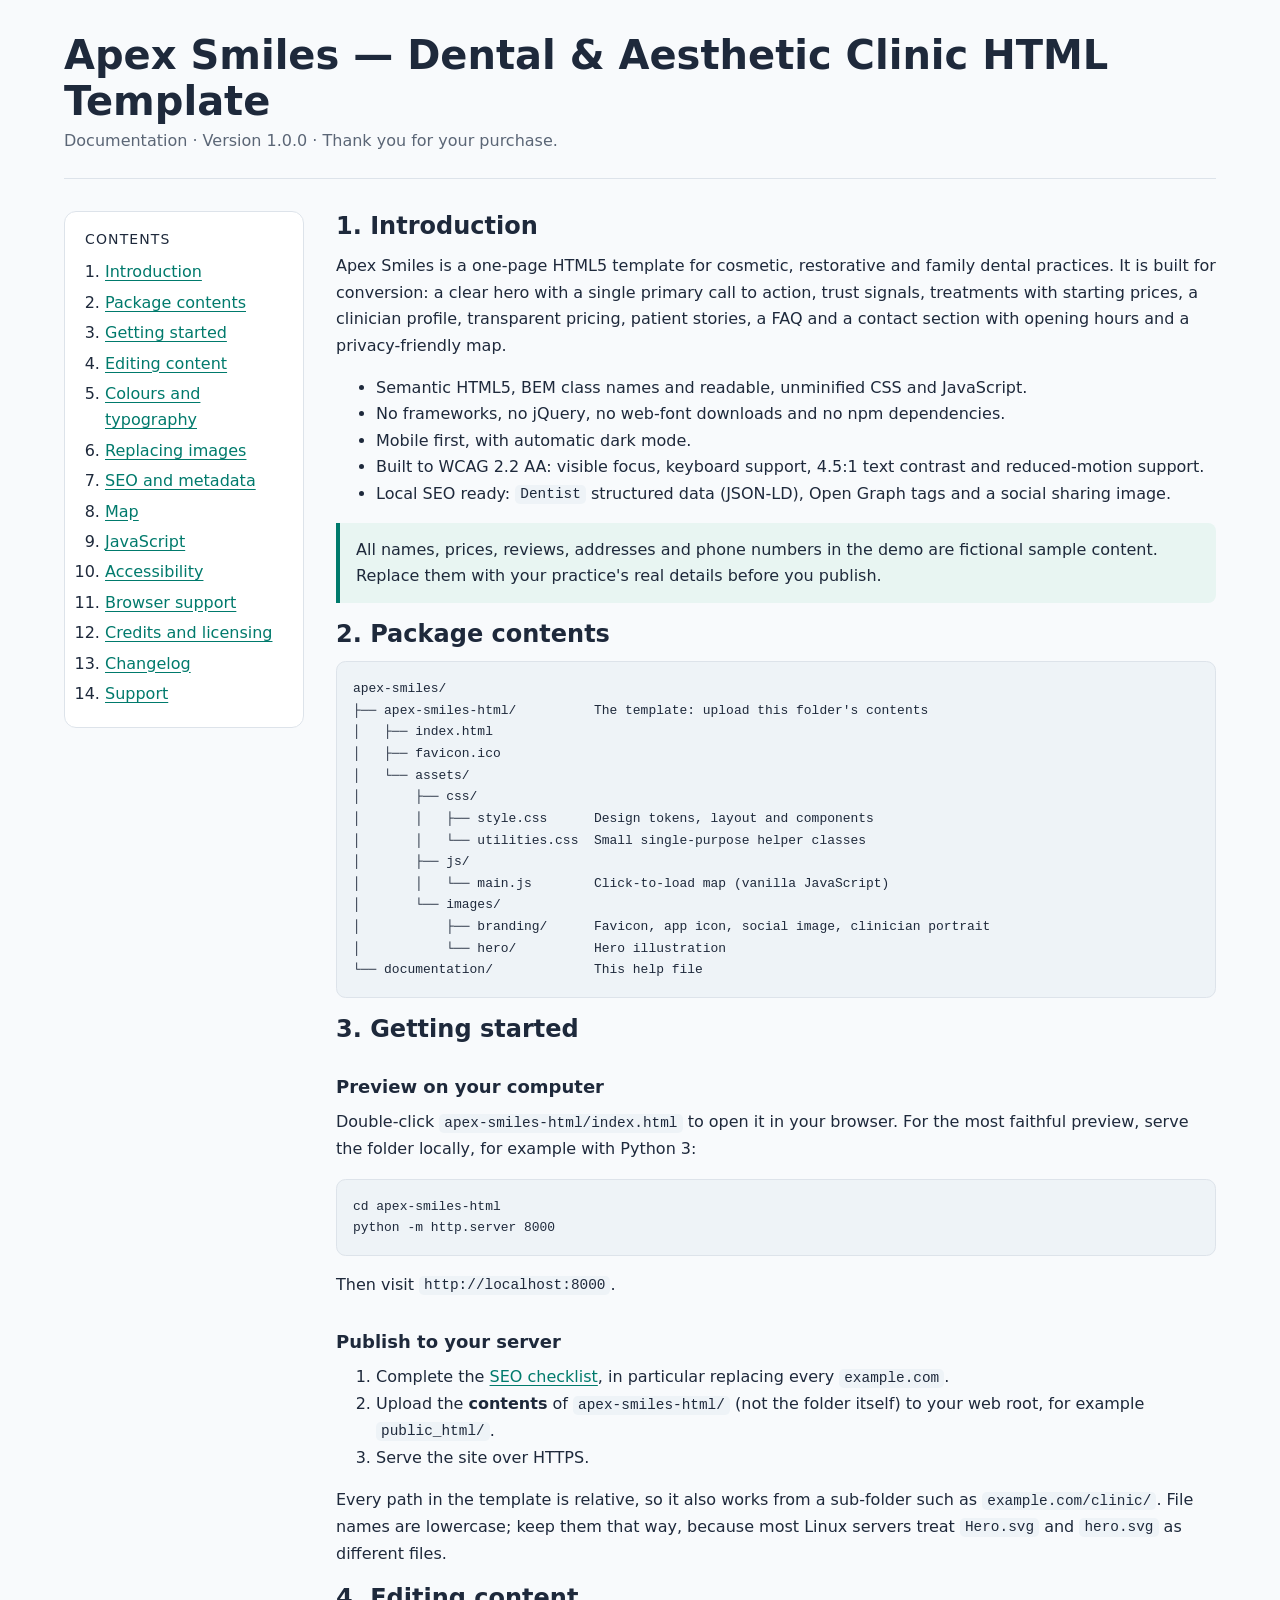
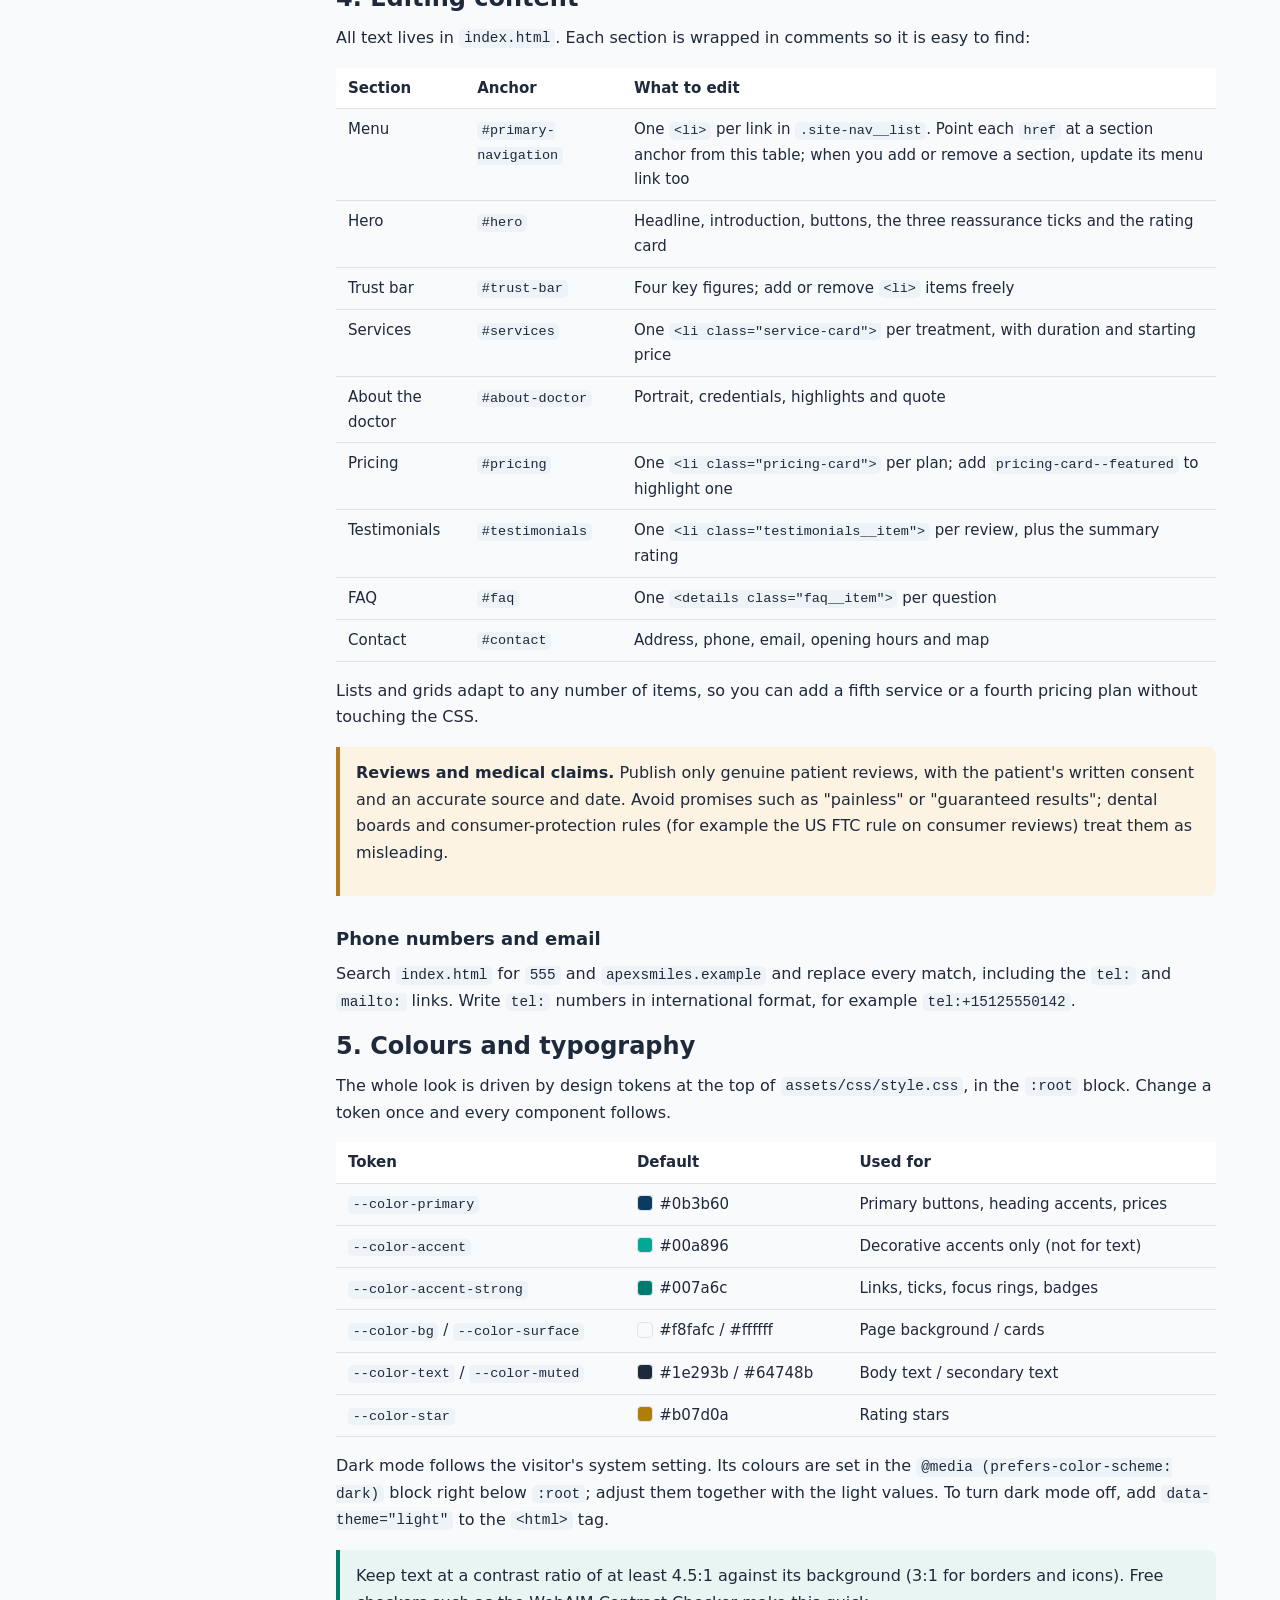
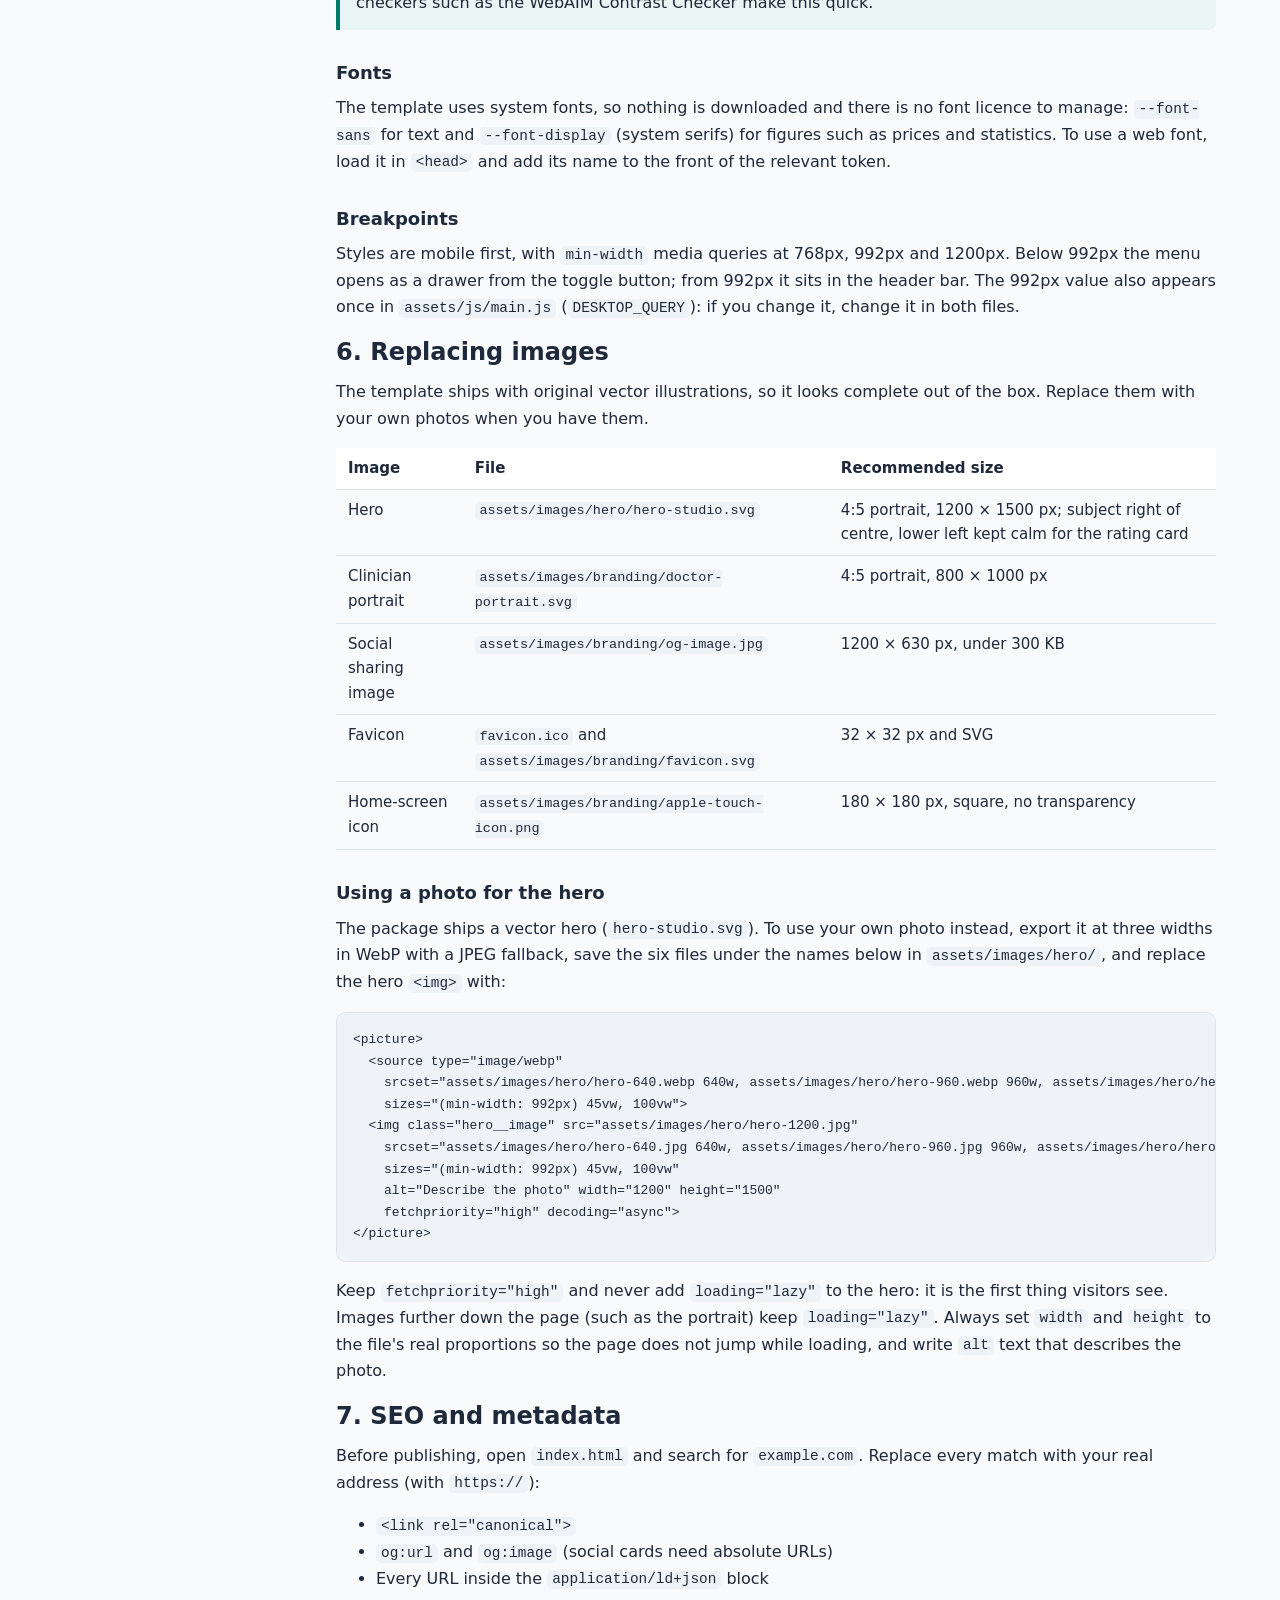
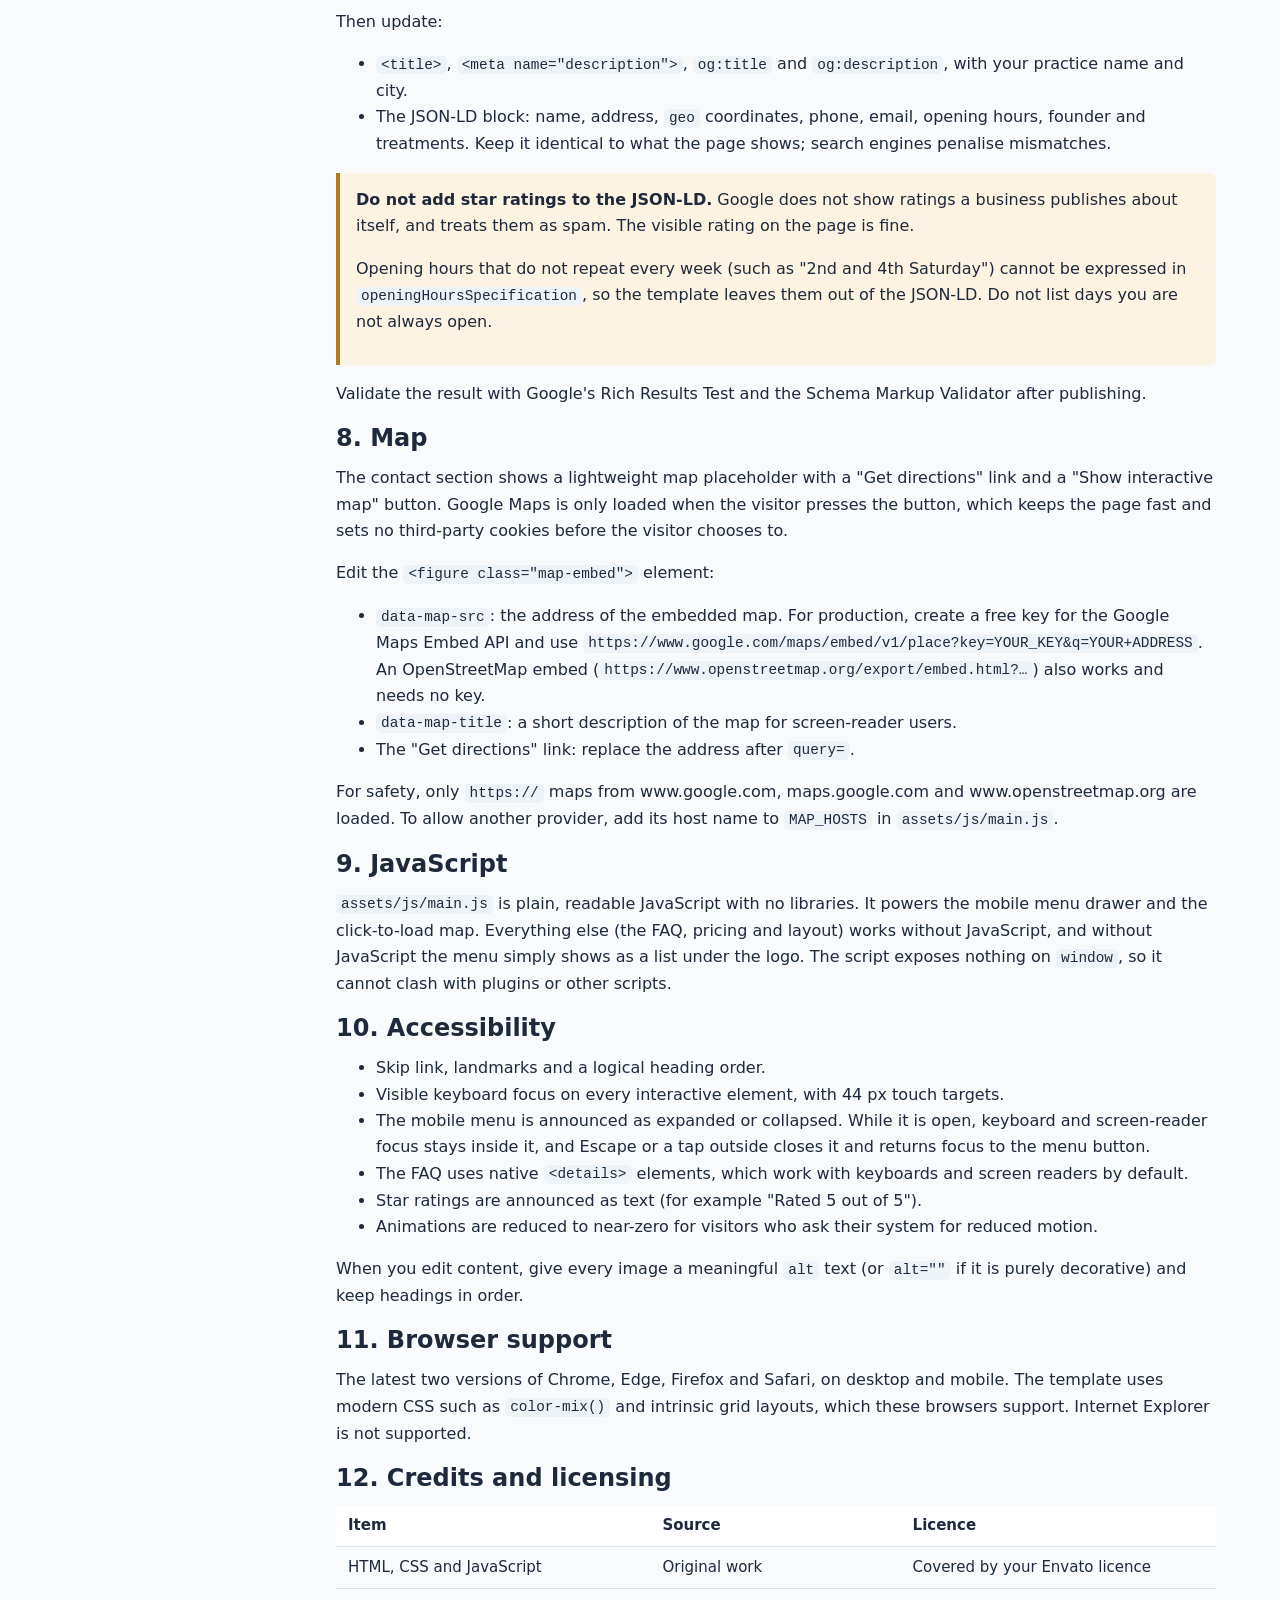
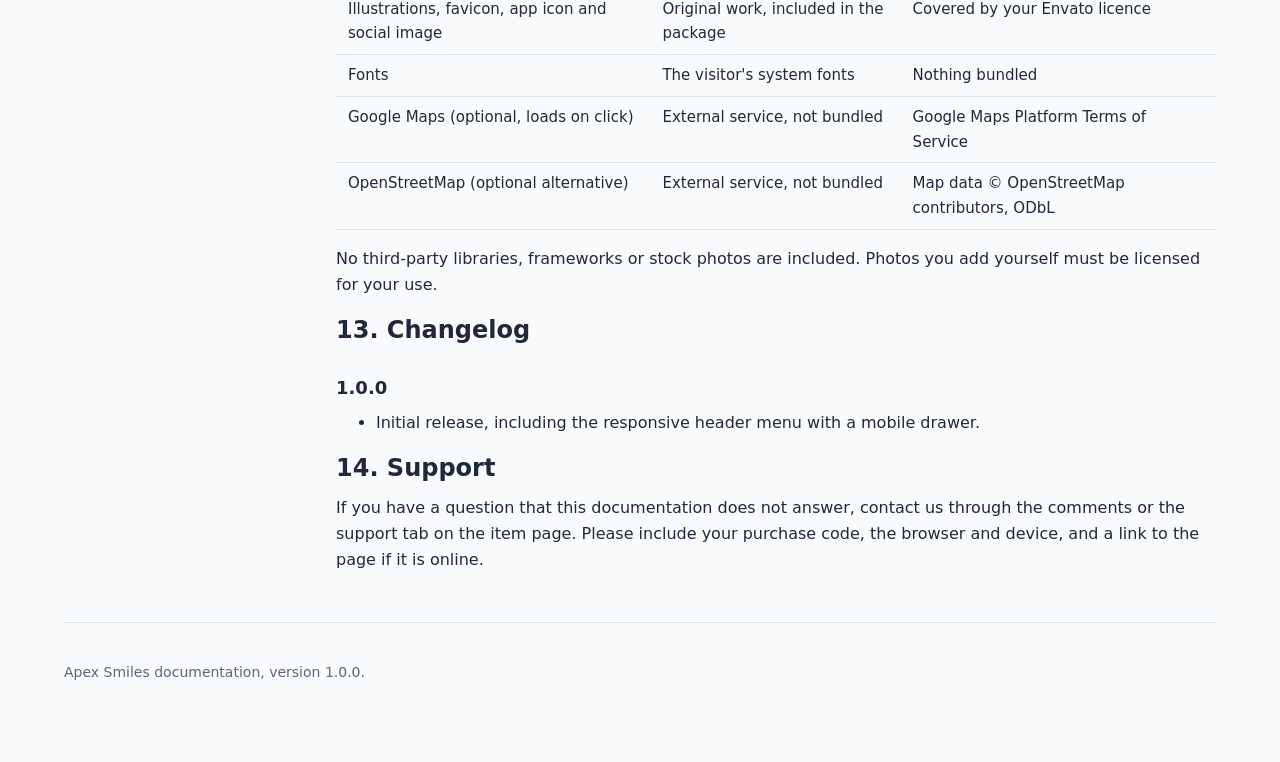
==== documentation/index.html @ 94853263 "chore: add packaging tools, editor configs, documentation and vector artwork - tools/check-css.mjs a" ====
<!DOCTYPE html>
<html lang="en">
<head>
  <meta charset="utf-8">
  <meta name="viewport" content="width=device-width, initial-scale=1">
  <title>Apex Smiles Documentation</title>
  <meta name="robots" content="noindex">
  <link rel="stylesheet" href="assets/docs.css">
</head>
<body>
  <div class="docs">
    <header class="docs__header">
      <h1 class="docs__title">Apex Smiles — Dental &amp; Aesthetic Clinic HTML Template</h1>
      <p class="docs__meta">Documentation · Version 1.0.0 · Thank you for your purchase.</p>
    </header>

    <nav class="docs__toc" aria-labelledby="docs-toc-title">
      <p class="docs__toc-title" id="docs-toc-title">Contents</p>
      <ol>
        <li><a href="#introduction">Introduction</a></li>
        <li><a href="#package">Package contents</a></li>
        <li><a href="#getting-started">Getting started</a></li>
        <li><a href="#content">Editing content</a></li>
        <li><a href="#colors">Colours and typography</a></li>
        <li><a href="#images">Replacing images</a></li>
        <li><a href="#seo">SEO and metadata</a></li>
        <li><a href="#map">Map</a></li>
        <li><a href="#javascript">JavaScript</a></li>
        <li><a href="#accessibility">Accessibility</a></li>
        <li><a href="#browsers">Browser support</a></li>
        <li><a href="#credits">Credits and licensing</a></li>
        <li><a href="#changelog">Changelog</a></li>
        <li><a href="#support">Support</a></li>
      </ol>
    </nav>

    <main class="docs__content">
      <section id="introduction" aria-labelledby="introduction-title">
        <h2 id="introduction-title">1. Introduction</h2>
        <p>Apex Smiles is a one-page HTML5 template for cosmetic, restorative and family dental practices. It is built for conversion: a clear hero with a single primary call to action, trust signals, treatments with starting prices, a clinician profile, transparent pricing, patient stories, a FAQ and a contact section with opening hours and a privacy-friendly map.</p>
        <ul>
          <li>Semantic HTML5, BEM class names and readable, unminified CSS and JavaScript.</li>
          <li>No frameworks, no jQuery, no web-font downloads and no npm dependencies.</li>
          <li>Mobile first, with automatic dark mode.</li>
          <li>Built to WCAG 2.2 AA: visible focus, keyboard support, 4.5:1 text contrast and reduced-motion support.</li>
          <li>Local SEO ready: <code>Dentist</code> structured data (JSON-LD), Open Graph tags and a social sharing image.</li>
        </ul>
        <p class="docs__note">All names, prices, reviews, addresses and phone numbers in the demo are fictional sample content. Replace them with your practice's real details before you publish.</p>
      </section>

      <section id="package" aria-labelledby="package-title">
        <h2 id="package-title">2. Package contents</h2>
<pre><code>apex-smiles/
├── apex-smiles-html/          The template: upload this folder's contents
│   ├── index.html
│   ├── favicon.ico
│   └── assets/
│       ├── css/
│       │   ├── style.css      Design tokens, layout and components
│       │   └── utilities.css  Small single-purpose helper classes
│       ├── js/
│       │   └── main.js        Click-to-load map (vanilla JavaScript)
│       └── images/
│           ├── branding/      Favicon, app icon, social image, clinician portrait
│           └── hero/          Hero illustration
└── documentation/             This help file</code></pre>
      </section>

      <section id="getting-started" aria-labelledby="getting-started-title">
        <h2 id="getting-started-title">3. Getting started</h2>
        <h3>Preview on your computer</h3>
        <p>Double-click <code>apex-smiles-html/index.html</code> to open it in your browser. For the most faithful preview, serve the folder locally, for example with Python 3:</p>
<pre><code>cd apex-smiles-html
python -m http.server 8000</code></pre>
        <p>Then visit <code>http://localhost:8000</code>.</p>
        <h3>Publish to your server</h3>
        <ol>
          <li>Complete the <a href="#seo">SEO checklist</a>, in particular replacing every <code>example.com</code>.</li>
          <li>Upload the <strong>contents</strong> of <code>apex-smiles-html/</code> (not the folder itself) to your web root, for example <code>public_html/</code>.</li>
          <li>Serve the site over HTTPS.</li>
        </ol>
        <p>Every path in the template is relative, so it also works from a sub-folder such as <code>example.com/clinic/</code>. File names are lowercase; keep them that way, because most Linux servers treat <code>Hero.svg</code> and <code>hero.svg</code> as different files.</p>
      </section>

      <section id="content" aria-labelledby="content-title">
        <h2 id="content-title">4. Editing content</h2>
        <p>All text lives in <code>index.html</code>. Each section is wrapped in comments so it is easy to find:</p>
        <div class="docs__table-wrap">
          <table>
            <thead><tr><th scope="col">Section</th><th scope="col">Anchor</th><th scope="col">What to edit</th></tr></thead>
            <tbody>
              <tr><td>Menu</td><td><code>#primary-navigation</code></td><td>One <code>&lt;li&gt;</code> per link in <code>.site-nav__list</code>. Point each <code>href</code> at a section anchor from this table; when you add or remove a section, update its menu link too</td></tr>
              <tr><td>Hero</td><td><code>#hero</code></td><td>Headline, introduction, buttons, the three reassurance ticks and the rating card</td></tr>
              <tr><td>Trust bar</td><td><code>#trust-bar</code></td><td>Four key figures; add or remove <code>&lt;li&gt;</code> items freely</td></tr>
              <tr><td>Services</td><td><code>#services</code></td><td>One <code>&lt;li class="service-card"&gt;</code> per treatment, with duration and starting price</td></tr>
              <tr><td>About the doctor</td><td><code>#about-doctor</code></td><td>Portrait, credentials, highlights and quote</td></tr>
              <tr><td>Pricing</td><td><code>#pricing</code></td><td>One <code>&lt;li class="pricing-card"&gt;</code> per plan; add <code>pricing-card--featured</code> to highlight one</td></tr>
              <tr><td>Testimonials</td><td><code>#testimonials</code></td><td>One <code>&lt;li class="testimonials__item"&gt;</code> per review, plus the summary rating</td></tr>
              <tr><td>FAQ</td><td><code>#faq</code></td><td>One <code>&lt;details class="faq__item"&gt;</code> per question</td></tr>
              <tr><td>Contact</td><td><code>#contact</code></td><td>Address, phone, email, opening hours and map</td></tr>
            </tbody>
          </table>
        </div>
        <p>Lists and grids adapt to any number of items, so you can add a fifth service or a fourth pricing plan without touching the CSS.</p>
        <div class="docs__warning">
          <p><strong>Reviews and medical claims.</strong> Publish only genuine patient reviews, with the patient's written consent and an accurate source and date. Avoid promises such as "painless" or "guaranteed results"; dental boards and consumer-protection rules (for example the US FTC rule on consumer reviews) treat them as misleading.</p>
        </div>
        <h3>Phone numbers and email</h3>
        <p>Search <code>index.html</code> for <code>555</code> and <code>apexsmiles.example</code> and replace every match, including the <code>tel:</code> and <code>mailto:</code> links. Write <code>tel:</code> numbers in international format, for example <code>tel:+15125550142</code>.</p>
      </section>

      <section id="colors" aria-labelledby="colors-title">
        <h2 id="colors-title">5. Colours and typography</h2>
        <p>The whole look is driven by design tokens at the top of <code>assets/css/style.css</code>, in the <code>:root</code> block. Change a token once and every component follows.</p>
        <div class="docs__table-wrap">
          <table>
            <thead><tr><th scope="col">Token</th><th scope="col">Default</th><th scope="col">Used for</th></tr></thead>
            <tbody>
              <tr><td><code>--color-primary</code></td><td><span class="docs__swatch docs__swatch--primary"></span>#0b3b60</td><td>Primary buttons, heading accents, prices</td></tr>
              <tr><td><code>--color-accent</code></td><td><span class="docs__swatch docs__swatch--accent"></span>#00a896</td><td>Decorative accents only (not for text)</td></tr>
              <tr><td><code>--color-accent-strong</code></td><td><span class="docs__swatch docs__swatch--accent-strong"></span>#007a6c</td><td>Links, ticks, focus rings, badges</td></tr>
              <tr><td><code>--color-bg</code> / <code>--color-surface</code></td><td><span class="docs__swatch docs__swatch--bg"></span>#f8fafc / #ffffff</td><td>Page background / cards</td></tr>
              <tr><td><code>--color-text</code> / <code>--color-muted</code></td><td><span class="docs__swatch docs__swatch--text"></span>#1e293b / #64748b</td><td>Body text / secondary text</td></tr>
              <tr><td><code>--color-star</code></td><td><span class="docs__swatch docs__swatch--star"></span>#b07d0a</td><td>Rating stars</td></tr>
            </tbody>
          </table>
        </div>
        <p>Dark mode follows the visitor's system setting. Its colours are set in the <code>@media (prefers-color-scheme: dark)</code> block right below <code>:root</code>; adjust them together with the light values. To turn dark mode off, add <code>data-theme="light"</code> to the <code>&lt;html&gt;</code> tag.</p>
        <p class="docs__note">Keep text at a contrast ratio of at least 4.5:1 against its background (3:1 for borders and icons). Free checkers such as the WebAIM Contrast Checker make this quick.</p>
        <h3>Fonts</h3>
        <p>The template uses system fonts, so nothing is downloaded and there is no font licence to manage: <code>--font-sans</code> for text and <code>--font-display</code> (system serifs) for figures such as prices and statistics. To use a web font, load it in <code>&lt;head&gt;</code> and add its name to the front of the relevant token.</p>
        <h3>Breakpoints</h3>
        <p>Styles are mobile first, with <code>min-width</code> media queries at 768px, 992px and 1200px. Below 992px the menu opens as a drawer from the toggle button; from 992px it sits in the header bar. The 992px value also appears once in <code>assets/js/main.js</code> (<code>DESKTOP_QUERY</code>): if you change it, change it in both files.</p>
      </section>

      <section id="images" aria-labelledby="images-title">
        <h2 id="images-title">6. Replacing images</h2>
        <p>The template ships with original vector illustrations, so it looks complete out of the box. Replace them with your own photos when you have them.</p>
        <div class="docs__table-wrap">
          <table>
            <thead><tr><th scope="col">Image</th><th scope="col">File</th><th scope="col">Recommended size</th></tr></thead>
            <tbody>
              <tr><td>Hero</td><td><code>assets/images/hero/hero-studio.svg</code></td><td>4:5 portrait, 1200 × 1500 px; subject right of centre, lower left kept calm for the rating card</td></tr>
              <tr><td>Clinician portrait</td><td><code>assets/images/branding/doctor-portrait.svg</code></td><td>4:5 portrait, 800 × 1000 px</td></tr>
              <tr><td>Social sharing image</td><td><code>assets/images/branding/og-image.jpg</code></td><td>1200 × 630 px, under 300 KB</td></tr>
              <tr><td>Favicon</td><td><code>favicon.ico</code> and <code>assets/images/branding/favicon.svg</code></td><td>32 × 32 px and SVG</td></tr>
              <tr><td>Home-screen icon</td><td><code>assets/images/branding/apple-touch-icon.png</code></td><td>180 × 180 px, square, no transparency</td></tr>
            </tbody>
          </table>
        </div>
        <h3>Using a photo for the hero</h3>
        <p>The package ships a vector hero (<code>hero-studio.svg</code>). To use your own photo instead, export it at three widths in WebP with a JPEG fallback, save the six files under the names below in <code>assets/images/hero/</code>, and replace the hero <code>&lt;img&gt;</code> with:</p>
<pre><code>&lt;picture&gt;
  &lt;source type="image/webp"
    srcset="assets/images/hero/hero-640.webp 640w, assets/images/hero/hero-960.webp 960w, assets/images/hero/hero-1200.webp 1200w"
    sizes="(min-width: 992px) 45vw, 100vw"&gt;
  &lt;img class="hero__image" src="assets/images/hero/hero-1200.jpg"
    srcset="assets/images/hero/hero-640.jpg 640w, assets/images/hero/hero-960.jpg 960w, assets/images/hero/hero-1200.jpg 1200w"
    sizes="(min-width: 992px) 45vw, 100vw"
    alt="Describe the photo" width="1200" height="1500"
    fetchpriority="high" decoding="async"&gt;
&lt;/picture&gt;</code></pre>
        <p>Keep <code>fetchpriority="high"</code> and never add <code>loading="lazy"</code> to the hero: it is the first thing visitors see. Images further down the page (such as the portrait) keep <code>loading="lazy"</code>. Always set <code>width</code> and <code>height</code> to the file's real proportions so the page does not jump while loading, and write <code>alt</code> text that describes the photo.</p>
      </section>

      <section id="seo" aria-labelledby="seo-title">
        <h2 id="seo-title">7. SEO and metadata</h2>
        <p>Before publishing, open <code>index.html</code> and search for <code>example.com</code>. Replace every match with your real address (with <code>https://</code>):</p>
        <ul>
          <li><code>&lt;link rel="canonical"&gt;</code></li>
          <li><code>og:url</code> and <code>og:image</code> (social cards need absolute URLs)</li>
          <li>Every URL inside the <code>application/ld+json</code> block</li>
        </ul>
        <p>Then update:</p>
        <ul>
          <li><code>&lt;title&gt;</code>, <code>&lt;meta name="description"&gt;</code>, <code>og:title</code> and <code>og:description</code>, with your practice name and city.</li>
          <li>The JSON-LD block: name, address, <code>geo</code> coordinates, phone, email, opening hours, founder and treatments. Keep it identical to what the page shows; search engines penalise mismatches.</li>
        </ul>
        <div class="docs__warning">
          <p><strong>Do not add star ratings to the JSON-LD.</strong> Google does not show ratings a business publishes about itself, and treats them as spam. The visible rating on the page is fine.</p>
          <p>Opening hours that do not repeat every week (such as "2nd and 4th Saturday") cannot be expressed in <code>openingHoursSpecification</code>, so the template leaves them out of the JSON-LD. Do not list days you are not always open.</p>
        </div>
        <p>Validate the result with Google's Rich Results Test and the Schema Markup Validator after publishing.</p>
      </section>

      <section id="map" aria-labelledby="map-title">
        <h2 id="map-title">8. Map</h2>
        <p>The contact section shows a lightweight map placeholder with a "Get directions" link and a "Show interactive map" button. Google Maps is only loaded when the visitor presses the button, which keeps the page fast and sets no third-party cookies before the visitor chooses to.</p>
        <p>Edit the <code>&lt;figure class="map-embed"&gt;</code> element:</p>
        <ul>
          <li><code>data-map-src</code>: the address of the embedded map. For production, create a free key for the Google Maps Embed API and use <code>https://www.google.com/maps/embed/v1/place?key=YOUR_KEY&amp;q=YOUR+ADDRESS</code>. An OpenStreetMap embed (<code>https://www.openstreetmap.org/export/embed.html?…</code>) also works and needs no key.</li>
          <li><code>data-map-title</code>: a short description of the map for screen-reader users.</li>
          <li>The "Get directions" link: replace the address after <code>query=</code>.</li>
        </ul>
        <p>For safety, only <code>https://</code> maps from www.google.com, maps.google.com and www.openstreetmap.org are loaded. To allow another provider, add its host name to <code>MAP_HOSTS</code> in <code>assets/js/main.js</code>.</p>
      </section>

      <section id="javascript" aria-labelledby="javascript-title">
        <h2 id="javascript-title">9. JavaScript</h2>
        <p><code>assets/js/main.js</code> is plain, readable JavaScript with no libraries. It powers the mobile menu drawer and the click-to-load map. Everything else (the FAQ, pricing and layout) works without JavaScript, and without JavaScript the menu simply shows as a list under the logo. The script exposes nothing on <code>window</code>, so it cannot clash with plugins or other scripts.</p>
      </section>

      <section id="accessibility" aria-labelledby="accessibility-title">
        <h2 id="accessibility-title">10. Accessibility</h2>
        <ul>
          <li>Skip link, landmarks and a logical heading order.</li>
          <li>Visible keyboard focus on every interactive element, with 44 px touch targets.</li>
          <li>The mobile menu is announced as expanded or collapsed. While it is open, keyboard and screen-reader focus stays inside it, and Escape or a tap outside closes it and returns focus to the menu button.</li>
          <li>The FAQ uses native <code>&lt;details&gt;</code> elements, which work with keyboards and screen readers by default.</li>
          <li>Star ratings are announced as text (for example "Rated 5 out of 5").</li>
          <li>Animations are reduced to near-zero for visitors who ask their system for reduced motion.</li>
        </ul>
        <p>When you edit content, give every image a meaningful <code>alt</code> text (or <code>alt=""</code> if it is purely decorative) and keep headings in order.</p>
      </section>

      <section id="browsers" aria-labelledby="browsers-title">
        <h2 id="browsers-title">11. Browser support</h2>
        <p>The latest two versions of Chrome, Edge, Firefox and Safari, on desktop and mobile. The template uses modern CSS such as <code>color-mix()</code> and intrinsic grid layouts, which these browsers support. Internet Explorer is not supported.</p>
      </section>

      <section id="credits" aria-labelledby="credits-title">
        <h2 id="credits-title">12. Credits and licensing</h2>
        <div class="docs__table-wrap">
          <table>
            <thead><tr><th scope="col">Item</th><th scope="col">Source</th><th scope="col">Licence</th></tr></thead>
            <tbody>
              <tr><td>HTML, CSS and JavaScript</td><td>Original work</td><td>Covered by your Envato licence</td></tr>
              <tr><td>Illustrations, favicon, app icon and social image</td><td>Original work, included in the package</td><td>Covered by your Envato licence</td></tr>
              <tr><td>Fonts</td><td>The visitor's system fonts</td><td>Nothing bundled</td></tr>
              <tr><td>Google Maps (optional, loads on click)</td><td>External service, not bundled</td><td>Google Maps Platform Terms of Service</td></tr>
              <tr><td>OpenStreetMap (optional alternative)</td><td>External service, not bundled</td><td>Map data © OpenStreetMap contributors, ODbL</td></tr>
            </tbody>
          </table>
        </div>
        <p>No third-party libraries, frameworks or stock photos are included. Photos you add yourself must be licensed for your use.</p>
      </section>

      <section id="changelog" aria-labelledby="changelog-title">
        <h2 id="changelog-title">13. Changelog</h2>
        <h3>1.0.0</h3>
        <ul>
          <li>Initial release, including the responsive header menu with a mobile drawer.</li>
        </ul>
      </section>

      <section id="support" aria-labelledby="support-title">
        <h2 id="support-title">14. Support</h2>
        <p>If you have a question that this documentation does not answer, contact us through the comments or the support tab on the item page. Please include your purchase code, the browser and device, and a link to the page if it is online.</p>
      </section>
    </main>

    <footer class="docs__footer">
      <p>Apex Smiles documentation, version 1.0.0.</p>
    </footer>
  </div>
</body>
</html>
---- documentation/assets/docs.css ----
/*
 * Apex Smiles — documentation styles. Standalone: the help file never depends on the
 * template's own stylesheets, so it still reads correctly while you customise them.
 */

:root {
  --docs-bg: #f8fafc;
  --docs-surface: #ffffff;
  --docs-text: #1e293b;
  --docs-muted: #5b6676;
  --docs-line: #dde3ea;
  --docs-accent: #007a6c;
  --docs-code-bg: #eef3f7;
  --docs-note-bg: #e8f5f2;
  --docs-warn-bg: #fdf3e2;
  --docs-warn-line: #b7791f;

  color-scheme: light;
}

@media (prefers-color-scheme: dark) {
  :root {
    --docs-bg: #0f172a;
    --docs-surface: #1e293b;
    --docs-text: #e2e8f0;
    --docs-muted: #a3b0c2;
    --docs-line: #334155;
    --docs-accent: #5eead4;
    --docs-code-bg: #0b1324;
    --docs-note-bg: #12313a;
    --docs-warn-bg: #3a2e14;
    --docs-warn-line: #f6c25b;

    color-scheme: dark;
  }
}

*,
*::before,
*::after {
  box-sizing: border-box;
}

html {
  scroll-padding-top: 1rem;
}

body {
  margin: 0;
  background: var(--docs-bg);
  color: var(--docs-text);
  font-family: system-ui, -apple-system, "Segoe UI", Roboto, "Helvetica Neue", Arial, sans-serif;
  font-size: 1rem;
  line-height: 1.65;
}

a {
  color: var(--docs-accent);
  text-underline-offset: 0.2em;
}

:focus-visible {
  outline: 2px solid var(--docs-accent);
  outline-offset: 3px;
}

.docs {
  display: grid;
  gap: 2rem;
  width: min(72rem, calc(100% - 2rem));
  margin-inline: auto;
  padding-block: 2rem 4rem;
}

.docs__header {
  padding-bottom: 1.5rem;
  border-bottom: 1px solid var(--docs-line);
}

.docs__title {
  margin: 0 0 0.25rem;
  font-size: clamp(1.75rem, 1.3rem + 2vw, 2.5rem);
  line-height: 1.15;
}

.docs__meta {
  margin: 0;
  color: var(--docs-muted);
}

.docs__toc {
  align-self: start;
  padding: 1rem 1.25rem;
  border: 1px solid var(--docs-line);
  border-radius: 0.75rem;
  background: var(--docs-surface);
}

.docs__toc-title {
  margin: 0 0 0.5rem;
  font-size: 0.875rem;
  letter-spacing: 0.08em;
  text-transform: uppercase;
}

.docs__toc ol {
  margin: 0;
  padding-left: 1.25rem;
}

.docs__toc li {
  margin-block: 0.25rem;
}

.docs__content {
  min-width: 0;
}

.docs__content h2 {
  margin: 2.5rem 0 0.75rem;
  padding-top: 1rem;
  border-top: 1px solid var(--docs-line);
  font-size: 1.5rem;
  line-height: 1.25;
}

.docs__content h2:first-child {
  margin-top: 0;
  padding-top: 0;
  border-top: 0;
}

.docs__content h3 {
  margin: 1.75rem 0 0.5rem;
  font-size: 1.125rem;
}

.docs__content p,
.docs__content ul,
.docs__content ol {
  margin: 0 0 1rem;
}

code,
pre {
  font-family: ui-monospace, "Cascadia Code", Consolas, "Liberation Mono", monospace;
  font-size: 0.9em;
}

code {
  padding: 0.1em 0.35em;
  border-radius: 0.3rem;
  background: var(--docs-code-bg);
}

pre {
  margin: 0 0 1rem;
  padding: 1rem;
  overflow-x: auto;
  border: 1px solid var(--docs-line);
  border-radius: 0.6rem;
  background: var(--docs-code-bg);
  line-height: 1.5;
}

pre code {
  padding: 0;
  background: none;
}

.docs__table-wrap {
  margin: 0 0 1rem;
  overflow-x: auto;
}

table {
  width: 100%;
  border-collapse: collapse;
  font-size: 0.9375rem;
}

th,
td {
  padding: 0.5rem 0.75rem;
  border-bottom: 1px solid var(--docs-line);
  text-align: left;
  vertical-align: top;
}

th {
  background: var(--docs-surface);
}

.docs__swatch {
  display: inline-block;
  width: 1rem;
  height: 1rem;
  margin-right: 0.4rem;
  border: 1px solid var(--docs-line);
  border-radius: 0.25rem;
  vertical-align: -0.15rem;
}

.docs__swatch--primary {
  background: #0b3b60;
}

.docs__swatch--accent {
  background: #00a896;
}

.docs__swatch--accent-strong {
  background: #007a6c;
}

.docs__swatch--bg {
  background: #f8fafc;
}

.docs__swatch--text {
  background: #1e293b;
}

.docs__swatch--star {
  background: #b07d0a;
}

.docs__note,
.docs__warning {
  margin: 0 0 1rem;
  padding: 0.85rem 1rem;
  border-left: 4px solid var(--docs-accent);
  border-radius: 0 0.5rem 0.5rem 0;
  background: var(--docs-note-bg);
}

.docs__warning {
  border-left-color: var(--docs-warn-line);
  background: var(--docs-warn-bg);
}

.docs__footer {
  padding-top: 1.5rem;
  border-top: 1px solid var(--docs-line);
  color: var(--docs-muted);
  font-size: 0.875rem;
}

@media (min-width: 992px) {
  .docs {
    grid-template-columns: 15rem minmax(0, 1fr);
  }

  .docs__header,
  .docs__footer {
    grid-column: 1 / -1;
  }

  .docs__toc {
    position: sticky;
    top: 1rem;
  }
}
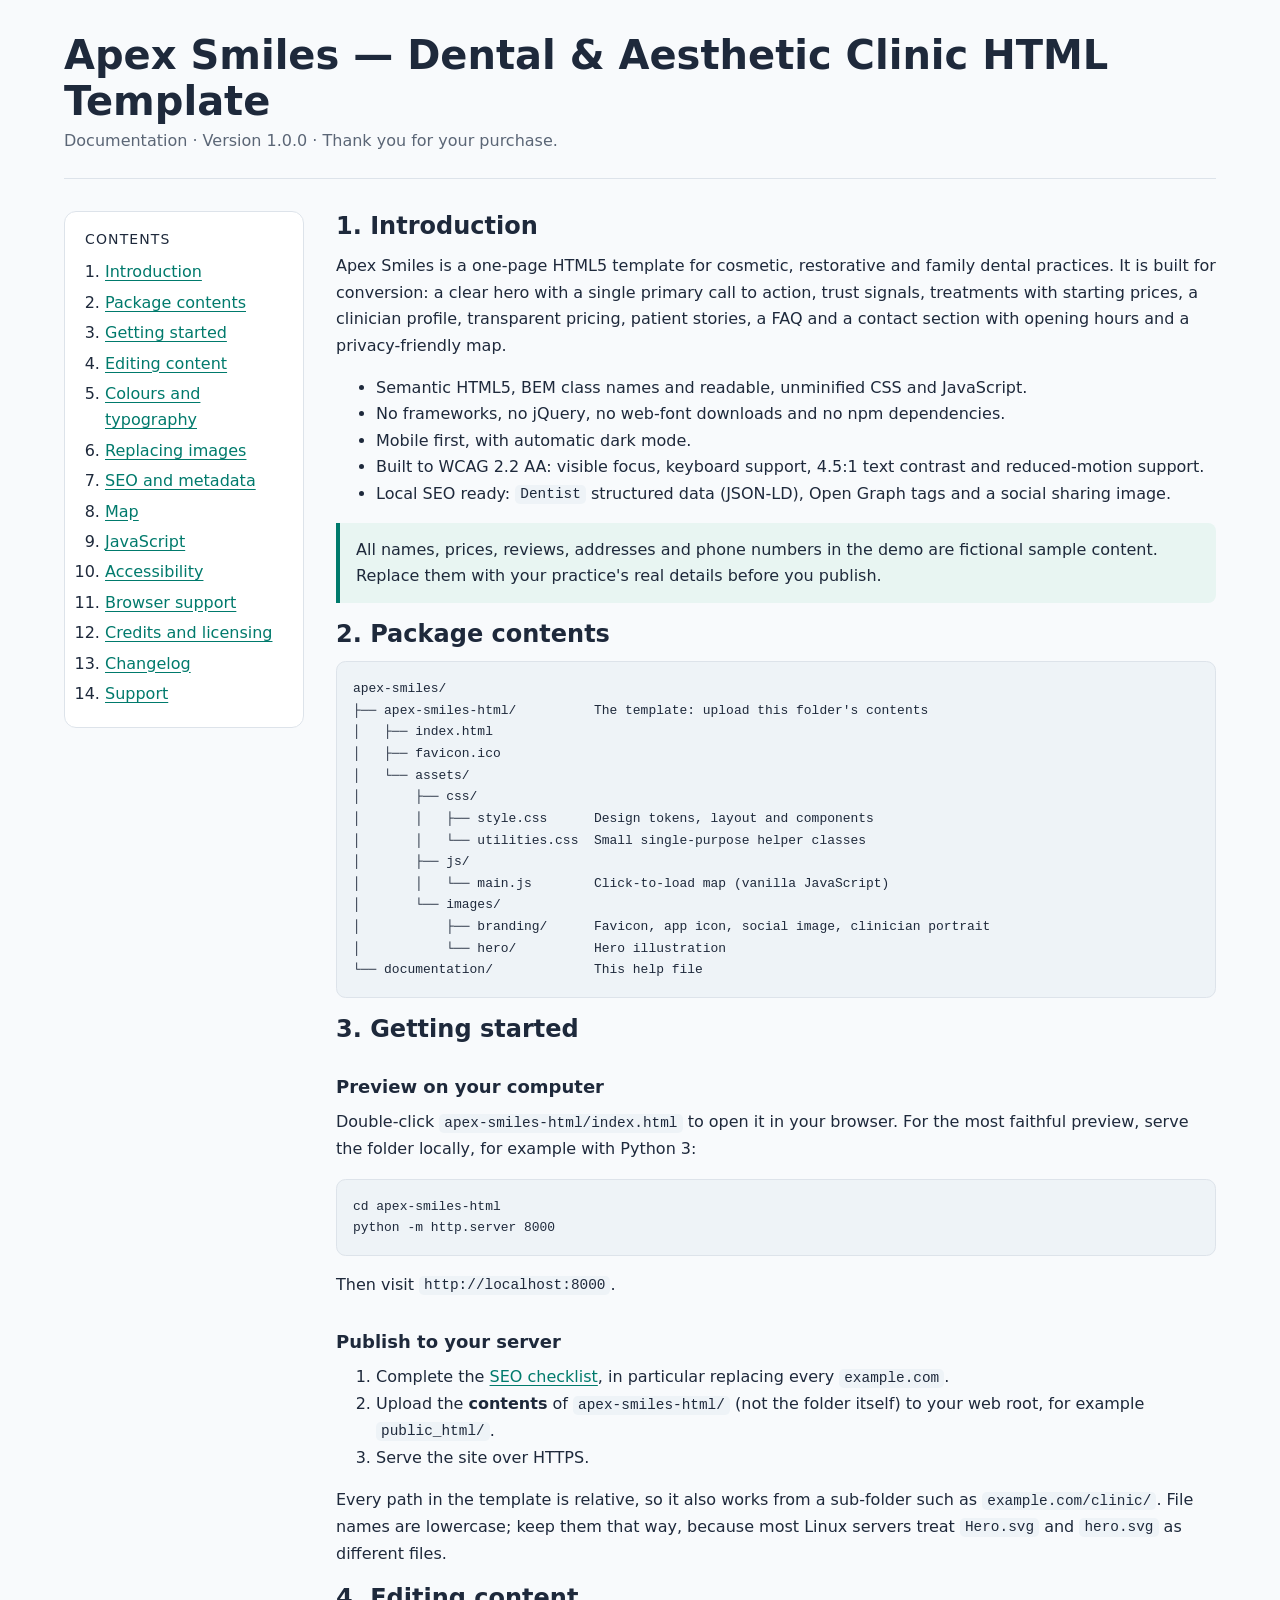
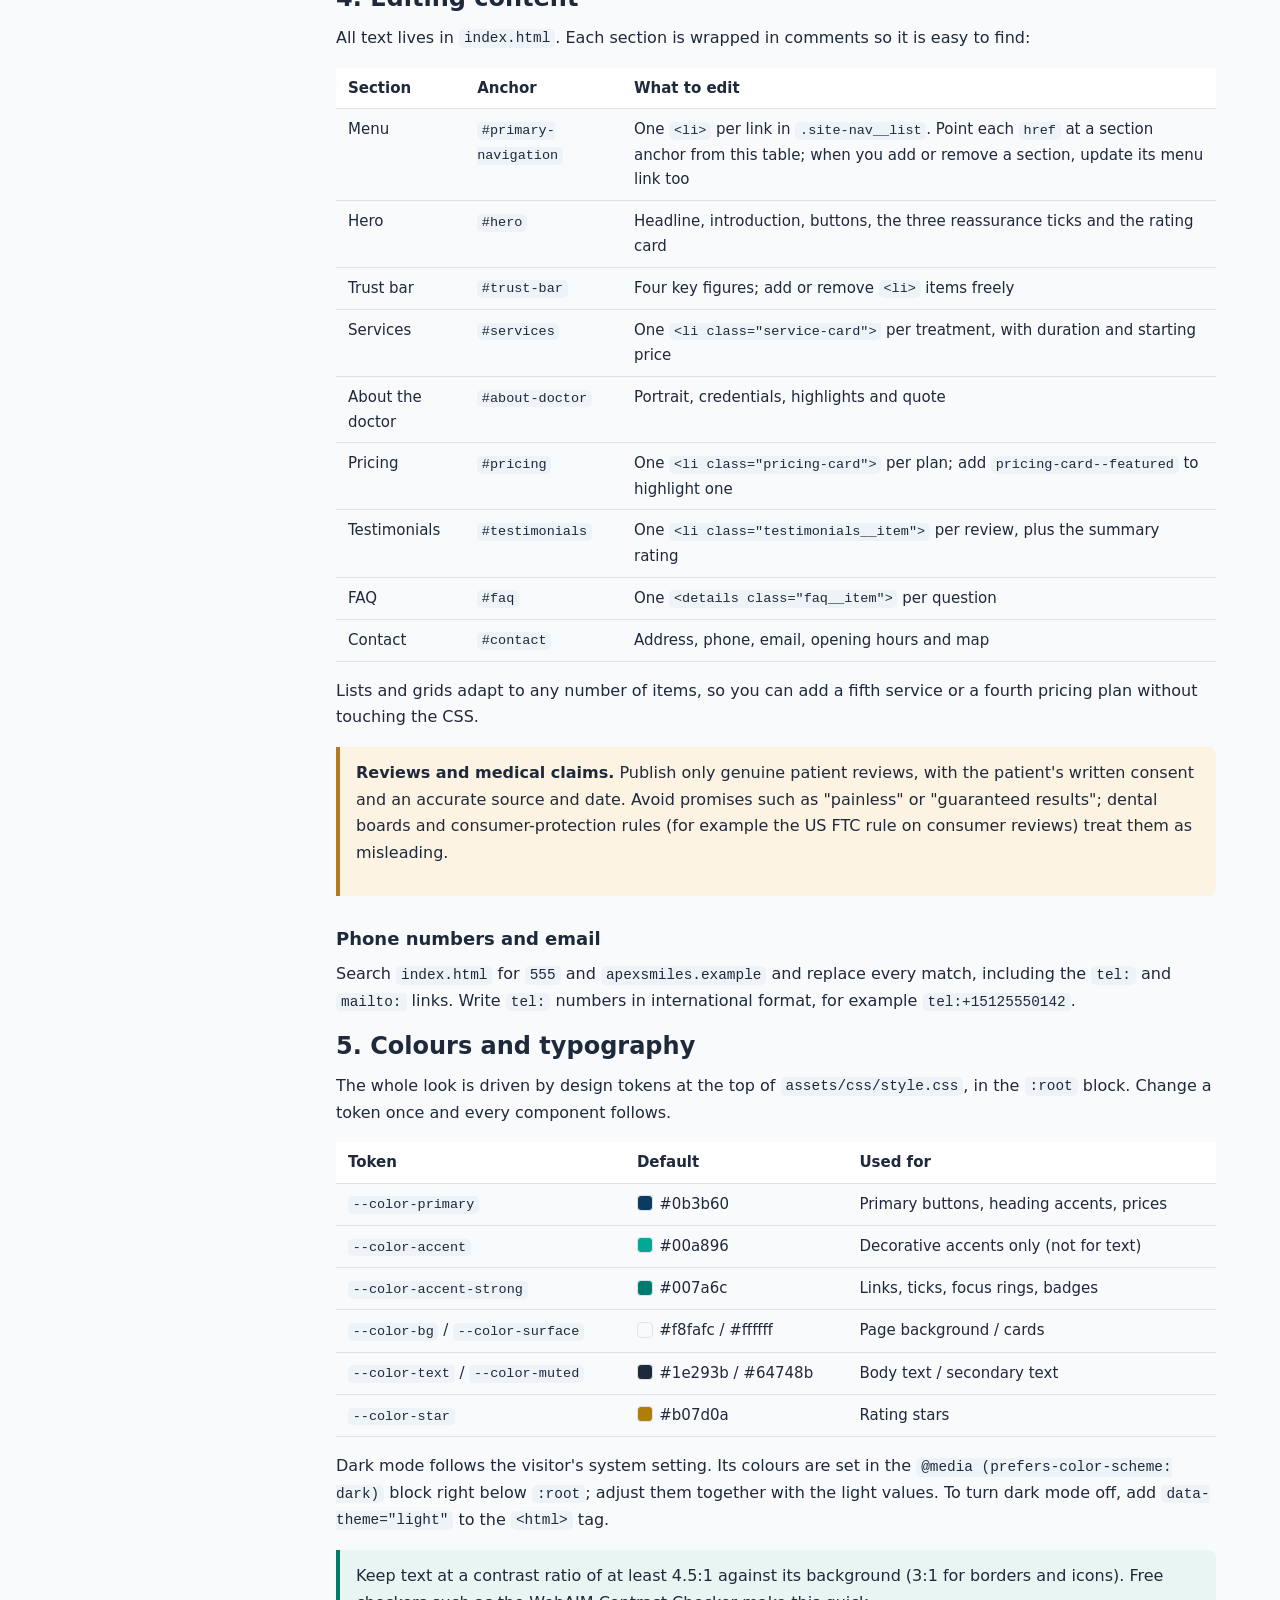
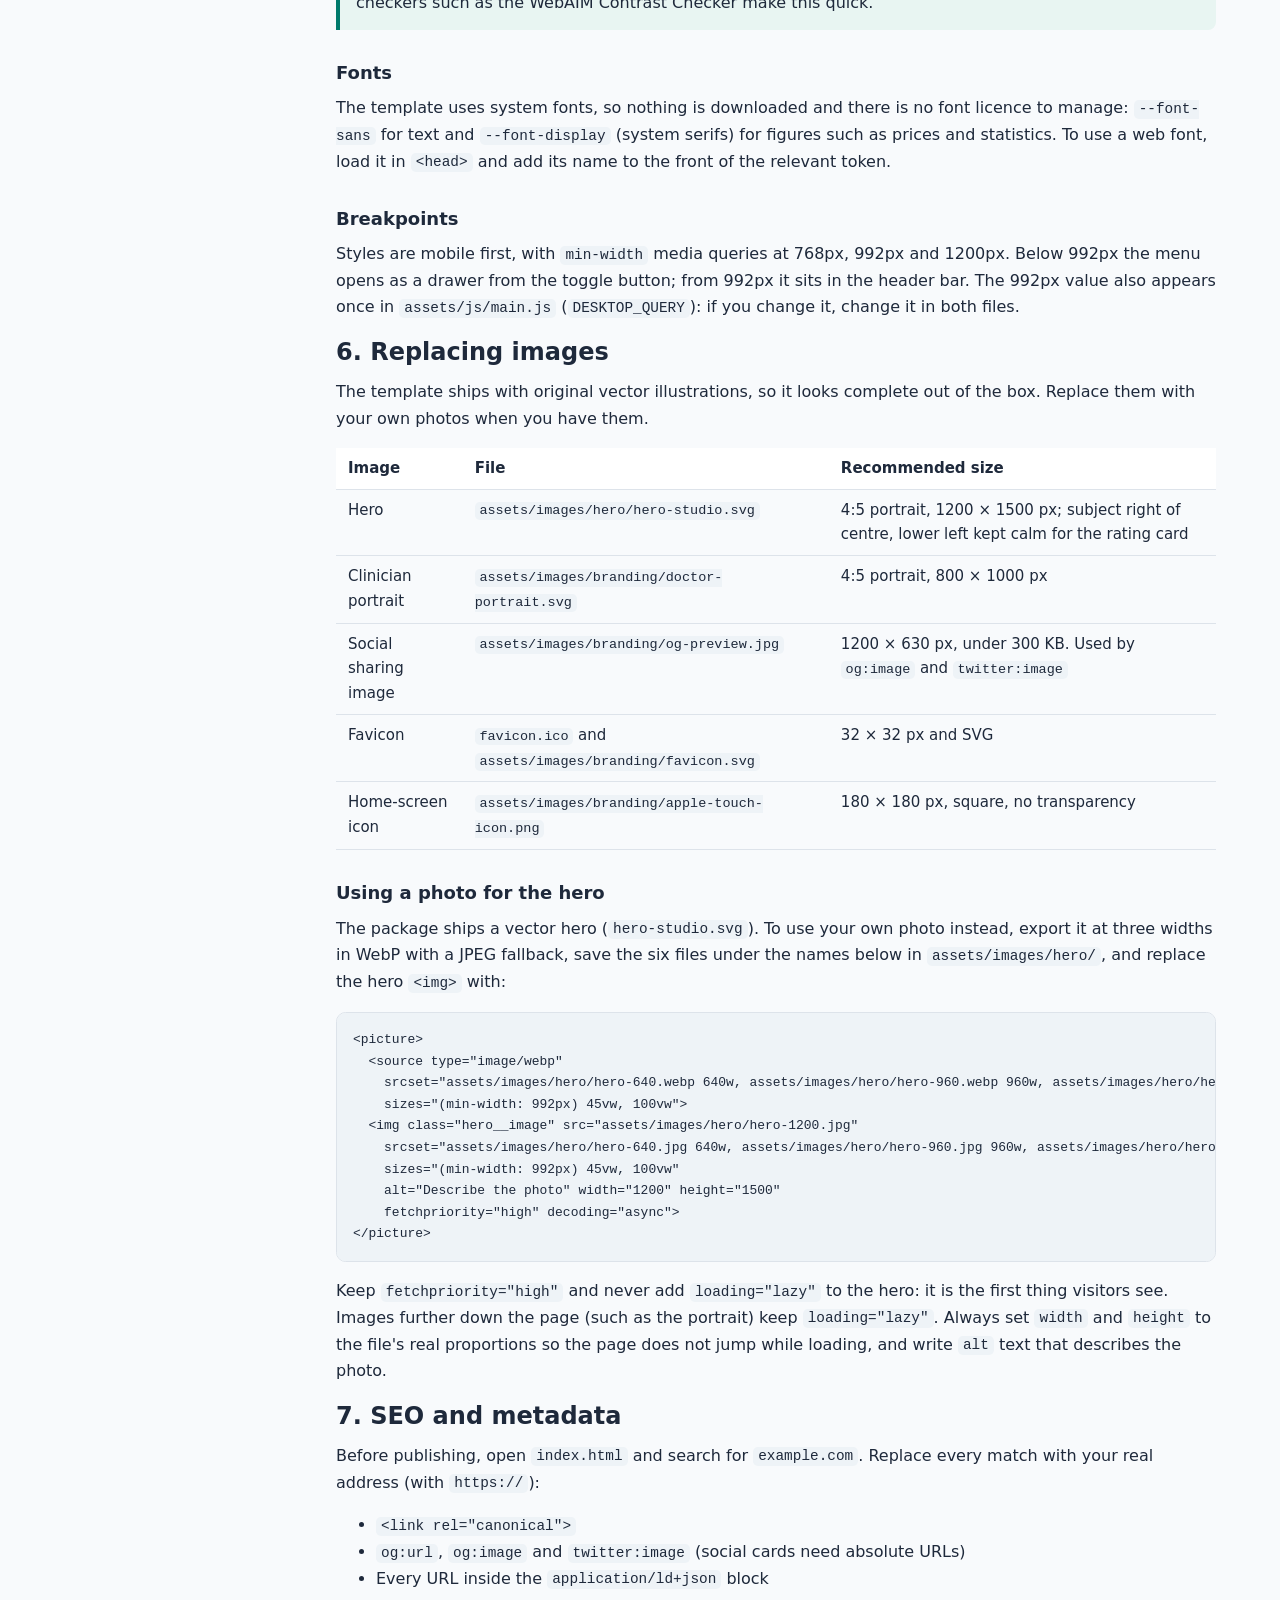
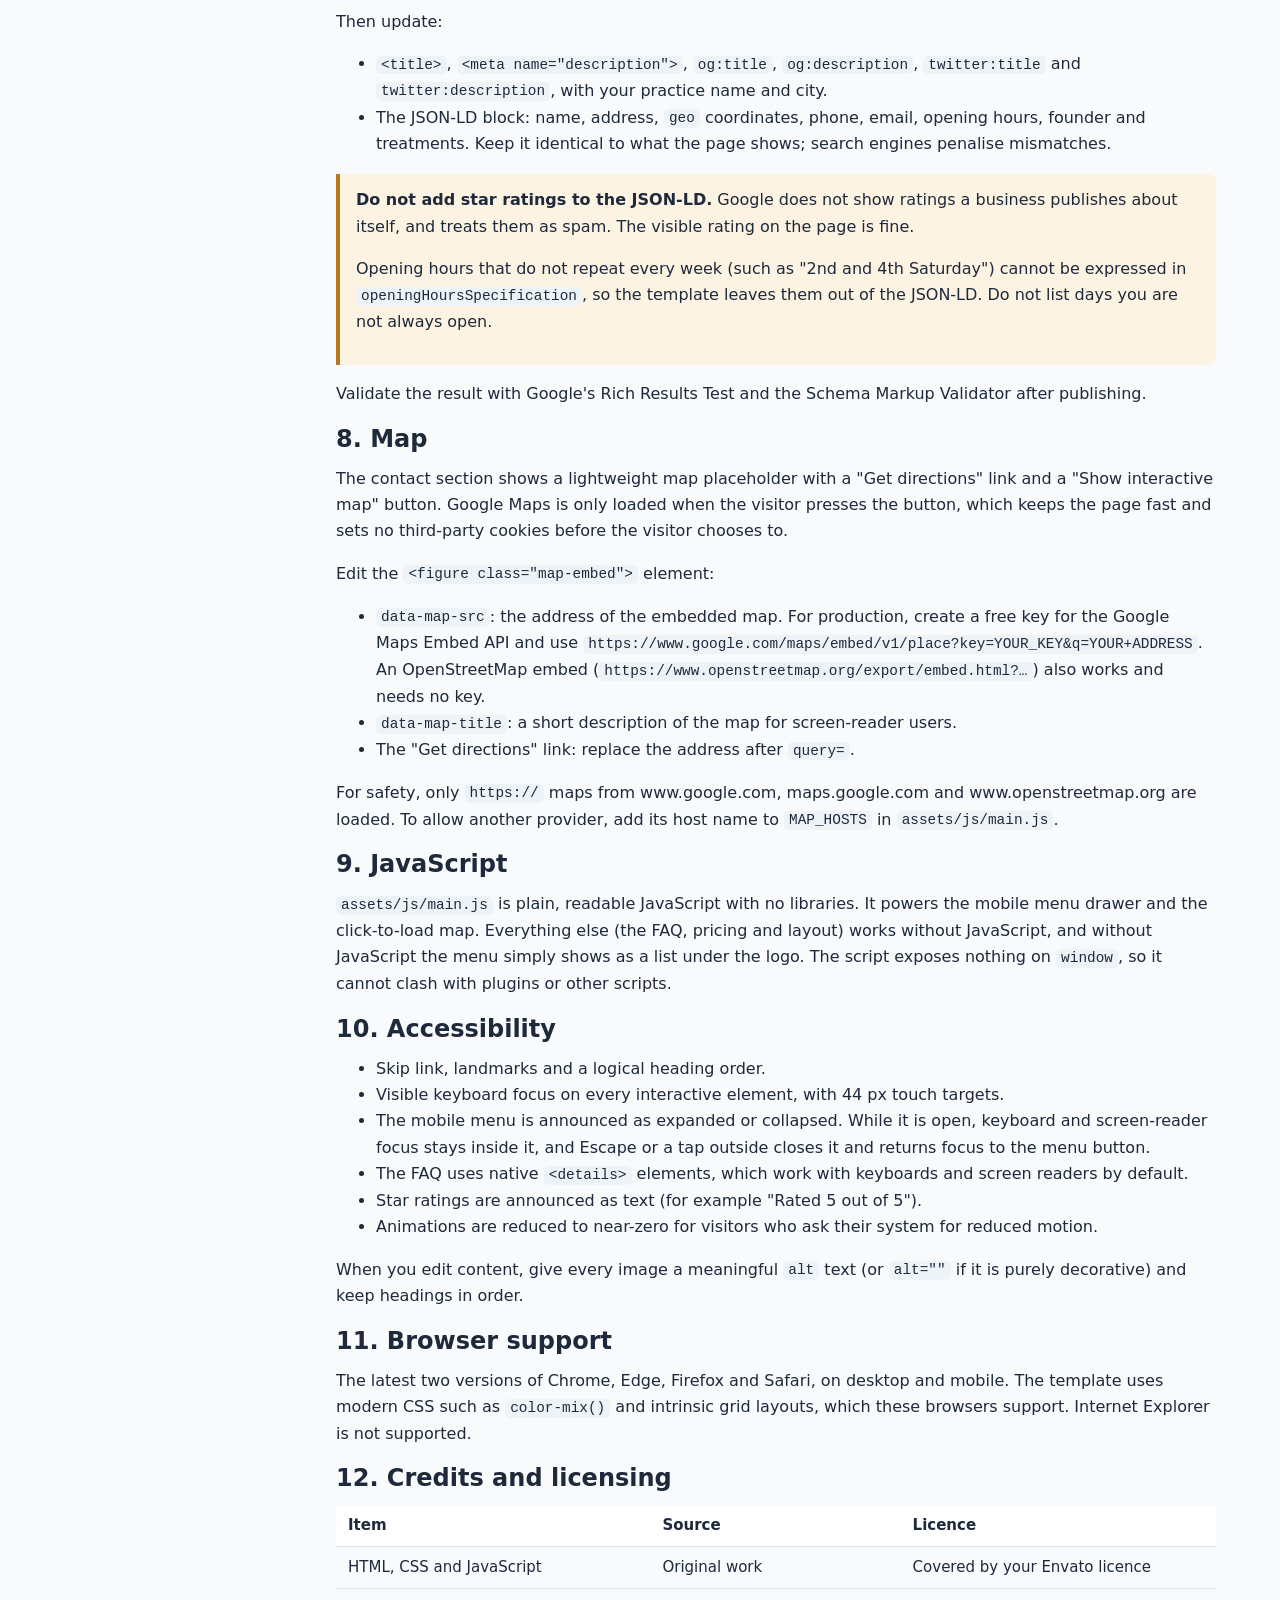
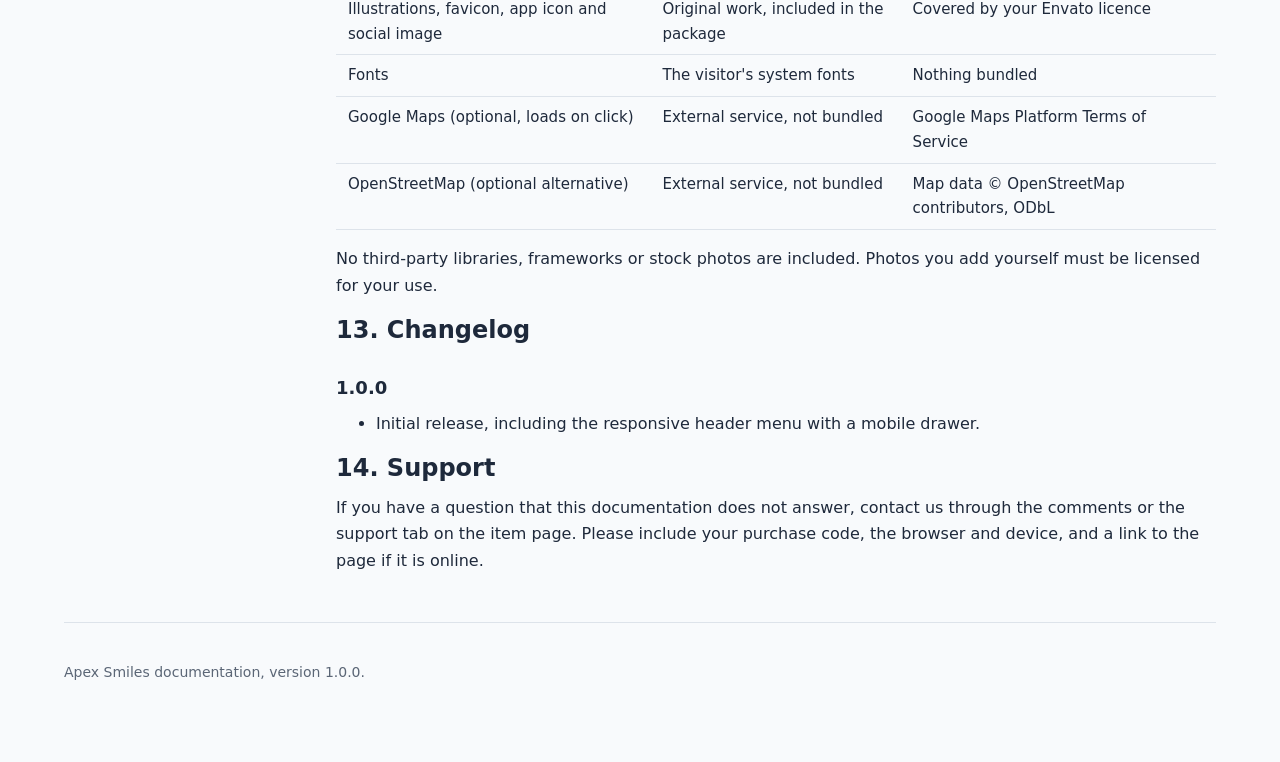
==== commit 1b1ee274: "chore(deploy): configure edge caching, security headers, and launch live production site" ====
--- a/documentation/index.html
+++ b/documentation/index.html
@@ -142,7 +142,7 @@
             <tbody>
               <tr><td>Hero</td><td><code>assets/images/hero/hero-studio.svg</code></td><td>4:5 portrait, 1200 × 1500 px; subject right of centre, lower left kept calm for the rating card</td></tr>
               <tr><td>Clinician portrait</td><td><code>assets/images/branding/doctor-portrait.svg</code></td><td>4:5 portrait, 800 × 1000 px</td></tr>
-              <tr><td>Social sharing image</td><td><code>assets/images/branding/og-image.jpg</code></td><td>1200 × 630 px, under 300 KB</td></tr>
+              <tr><td>Social sharing image</td><td><code>assets/images/branding/og-preview.jpg</code></td><td>1200 × 630 px, under 300 KB. Used by <code>og:image</code> and <code>twitter:image</code></td></tr>
               <tr><td>Favicon</td><td><code>favicon.ico</code> and <code>assets/images/branding/favicon.svg</code></td><td>32 × 32 px and SVG</td></tr>
               <tr><td>Home-screen icon</td><td><code>assets/images/branding/apple-touch-icon.png</code></td><td>180 × 180 px, square, no transparency</td></tr>
             </tbody>
@@ -168,12 +168,12 @@
         <p>Before publishing, open <code>index.html</code> and search for <code>example.com</code>. Replace every match with your real address (with <code>https://</code>):</p>
         <ul>
           <li><code>&lt;link rel="canonical"&gt;</code></li>
-          <li><code>og:url</code> and <code>og:image</code> (social cards need absolute URLs)</li>
+          <li><code>og:url</code>, <code>og:image</code> and <code>twitter:image</code> (social cards need absolute URLs)</li>
           <li>Every URL inside the <code>application/ld+json</code> block</li>
         </ul>
         <p>Then update:</p>
         <ul>
-          <li><code>&lt;title&gt;</code>, <code>&lt;meta name="description"&gt;</code>, <code>og:title</code> and <code>og:description</code>, with your practice name and city.</li>
+          <li><code>&lt;title&gt;</code>, <code>&lt;meta name="description"&gt;</code>, <code>og:title</code>, <code>og:description</code>, <code>twitter:title</code> and <code>twitter:description</code>, with your practice name and city.</li>
           <li>The JSON-LD block: name, address, <code>geo</code> coordinates, phone, email, opening hours, founder and treatments. Keep it identical to what the page shows; search engines penalise mismatches.</li>
         </ul>
         <div class="docs__warning">
